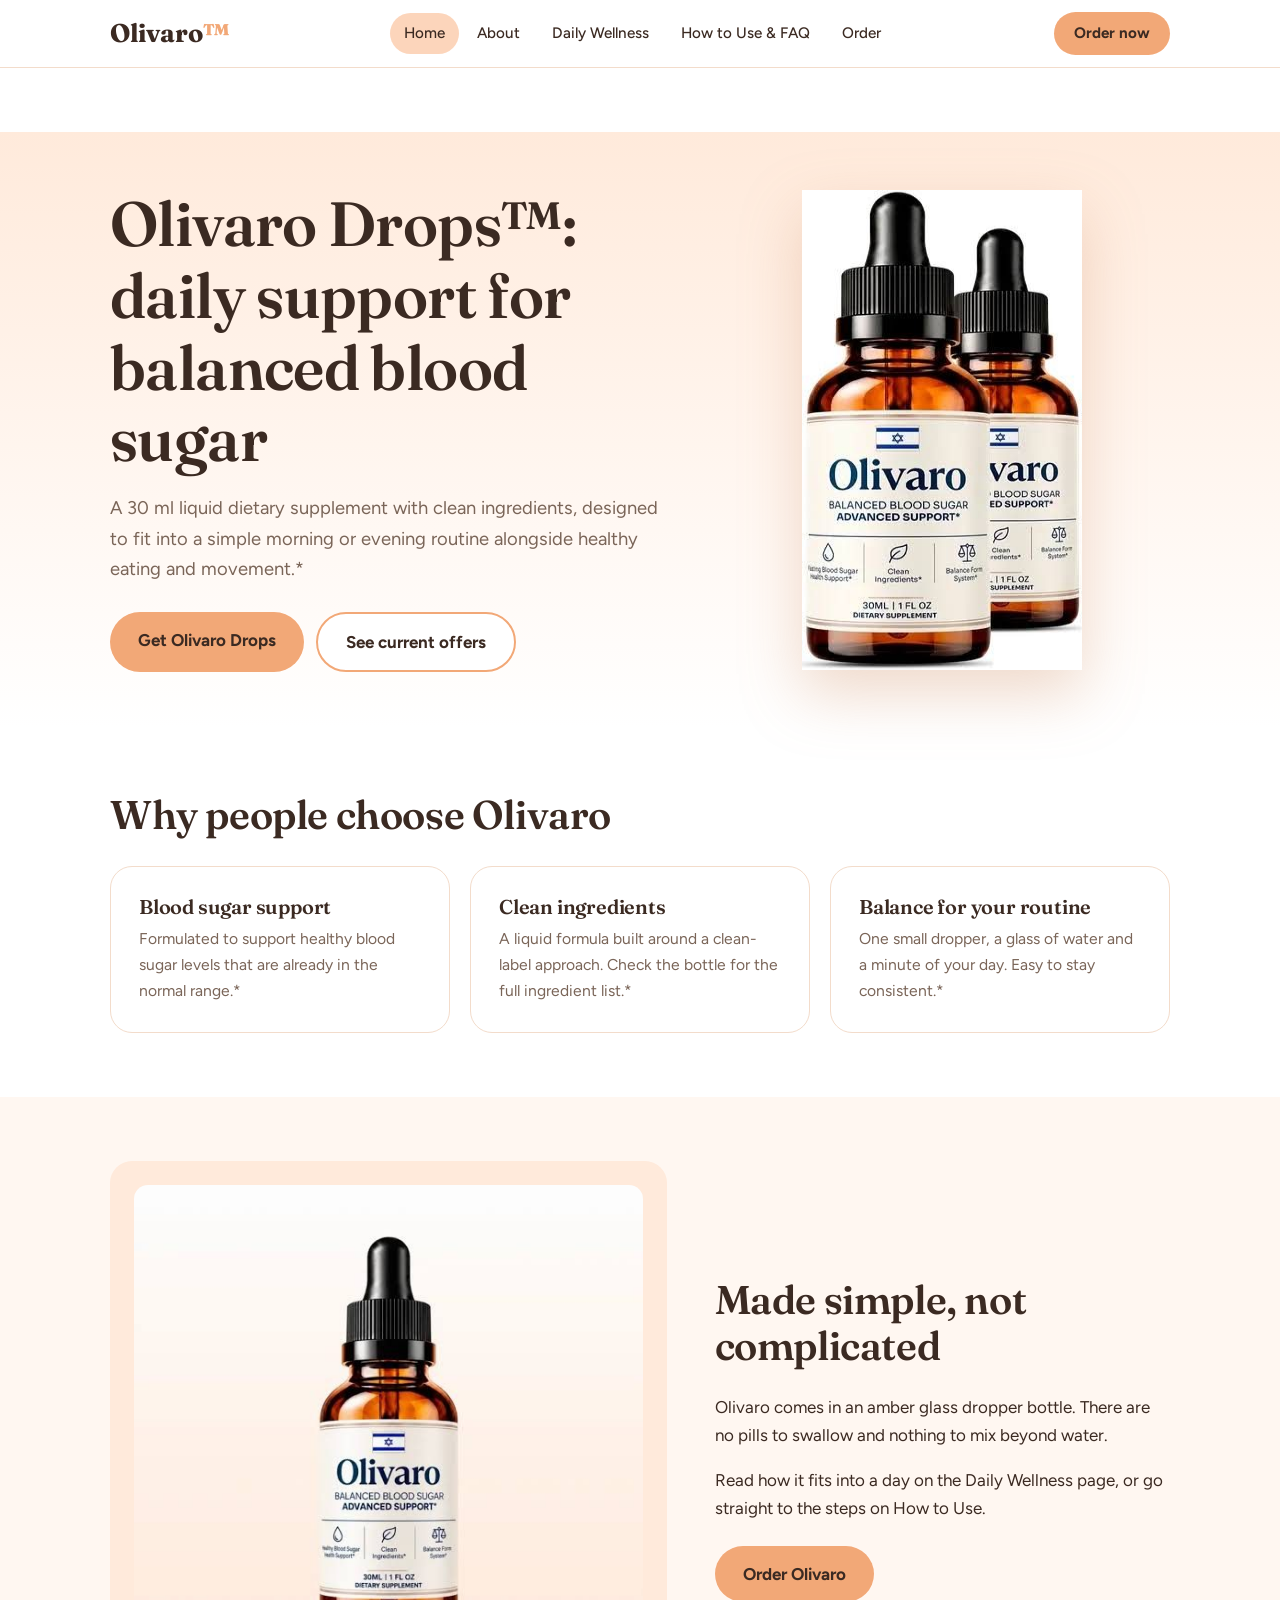
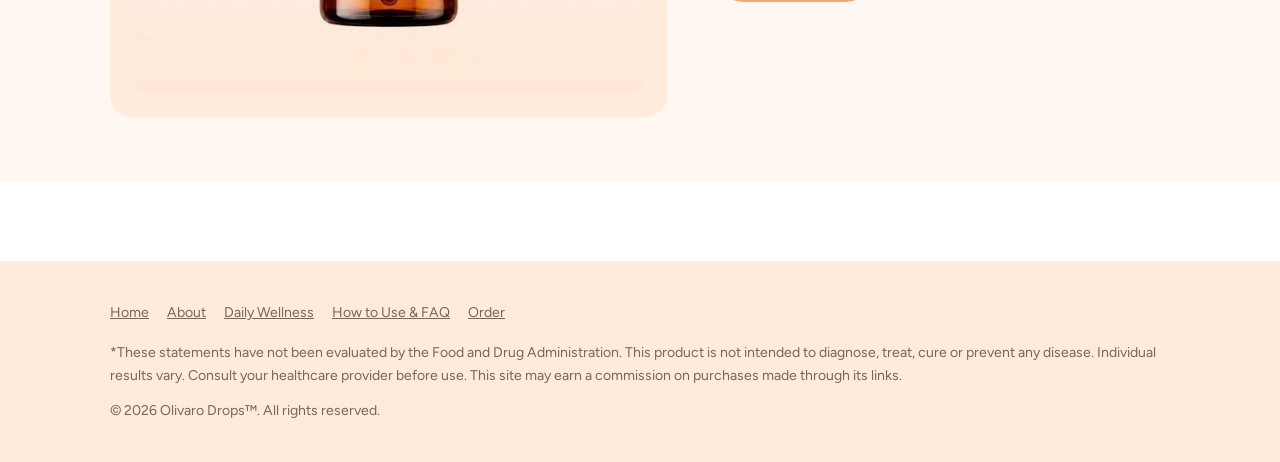
==== index.html @ 411c14cf "Add files via upload" ====
<!DOCTYPE html>
<html lang="en">
<head>
<meta charset="utf-8">
<meta name="viewport" content="width=device-width, initial-scale=1">
<title>Olivaro Drops™ | Official Website – Premium Natural Wellness Drops</title>
<meta name="description" content="Olivaro Drops™ – a liquid dietary supplement made to support healthy blood sugar levels already within the normal range, as part of a balanced lifestyle.">
<link rel="preconnect" href="https://fonts.googleapis.com"><link rel="preconnect" href="https://fonts.gstatic.com" crossorigin>
<link href="https://fonts.googleapis.com/css2?family=Fraunces:wght@600;700&family=Figtree:wght@400;500;700&display=swap" rel="stylesheet">
<link rel="stylesheet" href="style.css">
<script>document.documentElement.classList.add('js')</script>
</head>
<body>
<header><div class="bar">
<a class="logo" href="#home">Olivaro<span style="color:var(--peach-400)">™</span></a>
<nav aria-label="Main">
<a href="#home">Home</a><a href="#about">About</a><a href="#wellness">Daily Wellness</a><a href="#use">How to Use &amp; FAQ</a><a href="#order">Order</a>
</nav>
<a class="btn sm" href="https://taptobuynow.com/olivaro-drops/" target="_blank" rel="noopener sponsored">Order now</a>
</div></header>
<main>

<section class="page" id="home">
<div class="hero"><div class="wrap split">
<div>
<h1>Olivaro Drops™: daily support for balanced blood sugar</h1>
<p class="lead">A 30 ml liquid dietary supplement with clean ingredients, designed to fit into a simple morning or evening routine alongside healthy eating and movement.*</p>
<div class="row"><a class="btn" href="https://taptobuynow.com/olivaro-drops/" target="_blank" rel="noopener sponsored">Get Olivaro Drops</a><a class="btn ghost" href="https://taptobuynow.com/olivaro-drops/" target="_blank" rel="noopener sponsored">See current offers</a></div>
</div>
<img src="[data-uri]" alt="Two bottles of Olivaro Drops, 30 ml dietary supplement" width="280" height="538">
</div></div>
<div class="wrap" style="padding-top:64px">
<h2>Why people choose Olivaro</h2>
<div class="grid3">
<div class="card"><h3>Blood sugar support</h3><p>Formulated to support healthy blood sugar levels that are already in the normal range.*</p></div>
<div class="card"><h3>Clean ingredients</h3><p>A liquid formula built around a clean-label approach. Check the bottle for the full ingredient list.*</p></div>
<div class="card"><h3>Balance for your routine</h3><p>One small dropper, a glass of water and a minute of your day. Easy to stay consistent.*</p></div>
</div></div>
<div class="tint" style="margin-top:64px"><div class="wrap split">
<div class="pic"><img src="[data-uri]" alt="Single bottle of Olivaro Drops with dropper" width="554" height="554"></div>
<div><h2>Made simple, not complicated</h2><p>Olivaro comes in an amber glass dropper bottle. There are no pills to swallow and nothing to mix beyond water.</p><p>Read how it fits into a day on the Daily Wellness page, or go straight to the steps on How to Use.</p><div class="row" style="margin-top:24px"><a class="btn" href="https://taptobuynow.com/olivaro-drops/" target="_blank" rel="noopener sponsored">Order Olivaro</a></div></div>
</div></div>
</section>

<section class="page" id="about">
<div class="wrap">
<div class="split"><div>
<h1 style="font-size:clamp(2rem,4.5vw,3.2rem)">About Olivaro Drops™</h1>
<p class="lead">Olivaro is a dietary supplement in drop form, created for adults who want a simple way to support healthy blood sugar as part of a balanced lifestyle.*</p>
<a class="btn" href="https://taptobuynow.com/olivaro-drops/" target="_blank" rel="noopener sponsored">Visit the official store</a></div>
<div class="pic"><img src="[data-uri]" alt="Olivaro Drops bottle label" width="554" height="554"></div></div>
<div class="grid3" style="margin-top:56px">
<div class="card"><h3>Our approach</h3><p>Supplements work best when they are easy to remember. A dropper bottle keeps the routine short and flexible.</p></div>
<div class="card"><h3>Ingredient transparency</h3><p>The full Supplement Facts panel is printed on every bottle. Read it before use, especially if you have allergies.</p></div>
<div class="card"><h3>Made for daily use</h3><p>Each 30 ml (1 fl oz) bottle is intended for regular, ongoing use as directed on the label.</p></div>
</div>
<div class="note">*These statements have not been evaluated by the Food and Drug Administration. This product is not intended to diagnose, treat, cure or prevent any disease.</div>
</div>
</section>

<section class="page" id="wellness">
<div class="wrap">
<h1 style="font-size:clamp(2rem,4.5vw,3.2rem)">Daily wellness with Olivaro</h1>
<p class="lead">A supplement is one small part of a healthy day. Here is how Olivaro can sit alongside habits that matter most.*</p>
<div class="split" style="margin-top:20px">
<div class="pic"><img src="[data-uri]" alt="Olivaro Drops bottle next to a blood glucose meter" width="225" height="225"></div>
<div><h2>Build a steady routine</h2><p>Take your drops at the same time each day so they become automatic. Pair them with something you already do, like your morning glass of water.</p><p>If you monitor your blood sugar, keep doing so as your healthcare provider advises. Olivaro does not replace monitoring, medication or medical care.</p></div>
</div>
<div class="grid3" style="margin-top:48px">
<div class="card"><h3>Eat with balance</h3><p>Build meals around vegetables, protein, fibre and whole foods. Limit sugary drinks and refined snacks.</p></div>
<div class="card"><h3>Move every day</h3><p>A 10 to 15 minute walk after meals is an easy habit to start with.</p></div>
<div class="card"><h3>Sleep and stress</h3><p>Regular sleep and simple stress-relief habits support your overall wellbeing.</p></div>
<div class="card"><h3>Stay hydrated</h3><p>Water is the easiest way to take your drops and a good habit all day.</p></div>
</div>
<div class="center" style="margin-top:44px"><a class="btn" href="https://taptobuynow.com/olivaro-drops/" target="_blank" rel="noopener sponsored">Start your routine</a></div>
<div class="note">*These statements have not been evaluated by the Food and Drug Administration. Individual results vary. Talk to your doctor before starting any supplement.</div>
</div>
</section>

<section class="page" id="use">
<div class="wrap">
<h1 style="font-size:clamp(2rem,4.5vw,3.2rem)">How to use Olivaro</h1>
<p class="lead">Three quick steps. Always follow the serving size printed on your bottle.</p>
<div class="pic"><img src="[data-uri]" alt="Three steps: shake the bottle, add drops to a glass of water, take" width="738" height="405"></div>
<ol class="steps">
<li><b>1</b><div><h3>Shake the bottle</h3><p>Give it a gentle shake before each use.</p></div></li>
<li><b>2</b><div><h3>Add the drops</h3><p>Fill the dropper to the serving size on the label and add it to a glass of water, or take it directly.</p></div></li>
<li><b>3</b><div><h3>Take it daily</h3><p>Use at the same time each day. Do not exceed the recommended serving.</p></div></li>
</ol>
<h2 style="margin-top:64px">Frequently asked questions</h2>
<details><summary>What is Olivaro Drops™?</summary><p>A liquid dietary supplement that supports healthy blood sugar levels already in the normal range, as part of a balanced diet and lifestyle.*</p></details>
<details><summary>Is Olivaro a medicine?</summary><p>No. It is a dietary supplement. It is not intended to diagnose, treat, cure or prevent any disease, and it is not a replacement for prescribed medication.</p></details>
<details><summary>What are the ingredients?</summary><p>The complete list is on the Supplement Facts panel on the bottle and on the official order page. Please read it carefully, especially if you have allergies.</p></details>
<details><summary>Can I take it with my diabetes medication?</summary><p>Speak with your doctor or pharmacist first. Do not change or stop any medication without medical advice.</p></details>
<details><summary>Who should avoid it?</summary><p>If you are pregnant, nursing, under 18, have a medical condition or take medication, consult your healthcare provider before use.</p></details>
<details><summary>How long does a bottle last?</summary><p>Each bottle is 30 ml (1 fl oz). How long it lasts depends on the serving size on the label.</p></details>
<details><summary>How fast will I notice anything?</summary><p>Responses vary from person to person. Consistent daily use alongside healthy habits is the best approach.</p></details>
<details><summary>Where do I order?</summary><p>Use any order button on this site to go to the official checkout, where current pricing and terms are shown.</p></details>
<div class="center" style="margin-top:32px"><a class="btn" href="https://taptobuynow.com/olivaro-drops/" target="_blank" rel="noopener sponsored">Order Olivaro Drops</a></div>
</div>
</section>

<section class="page" id="order">
<div class="wrap">
<div class="center"><h1 style="font-size:clamp(2rem,4.5vw,3.2rem)">Order Olivaro Drops™</h1>
<p class="lead">Choose the supply that suits your routine. Current pricing, shipping and terms are shown on the official checkout page.</p></div>
<div class="plans">
<div class="card plan"><h3>1 bottle</h3><img src="[data-uri]" alt="One bottle of Olivaro Drops" width="554" height="554"><p>Try Olivaro and build your routine.</p><a class="btn" href="https://taptobuynow.com/olivaro-drops/" target="_blank" rel="noopener sponsored">Order 1 bottle</a></div>
<div class="card plan best"><span class="tag">Popular</span><h3>2 bottles</h3><img src="[data-uri]" alt="Two bottles of Olivaro Drops" width="280" height="538"><p>A longer supply for steady daily use.</p><a class="btn" href="https://taptobuynow.com/olivaro-drops/" target="_blank" rel="noopener sponsored">Order 2 bottles</a></div>
<div class="card plan"><h3>6 bottles</h3><img src="[data-uri]" alt="Six bottles of Olivaro Drops" width="554" height="554"><p>The biggest supply for the long term.</p><a class="btn" href="https://taptobuynow.com/olivaro-drops/" target="_blank" rel="noopener sponsored">Order 6 bottles</a></div>
</div>
<div class="note"><b>Before you order:</b> check the official checkout for current price, shipping and refund terms. Talk to your healthcare provider before use if you are pregnant, nursing, have a medical condition or take medication.</div>
</div>
</section>

</main>
<footer><div class="wrap">
<div class="links"><a href="#home">Home</a><a href="#about">About</a><a href="#wellness">Daily Wellness</a><a href="#use">How to Use &amp; FAQ</a><a href="#order">Order</a></div>
<p>*These statements have not been evaluated by the Food and Drug Administration. This product is not intended to diagnose, treat, cure or prevent any disease. Individual results vary. Consult your healthcare provider before use. This site may earn a commission on purchases made through its links.</p>
<p style="margin-top:12px">© 2026 Olivaro Drops™. All rights reserved.</p>
</div></footer>
<script>
(function(){var ids=['home','about','wellness','use','order'];
function go(){var h=(location.hash||'#home').slice(1);if(ids.indexOf(h)<0)h='home';
ids.forEach(function(i){document.getElementById(i).classList.toggle('show',i===h)});
document.querySelectorAll('nav a').forEach(function(a){a.classList.toggle('on',a.getAttribute('href')==='#'+h)});
window.scrollTo(0,0)}
window.addEventListener('hashchange',go);go()})();
</script>
</body>
</html>
---- style.css ----
:root{--white:#fff;--peach-50:#fff7f1;--peach-100:#ffeadb;--peach-200:#fcd5bb;--peach-400:#f2a877;--ink:#3b2a22;--muted:#7a6558;--olive:#5b6b3f;--line:#f3dccb;--r:22px}
@media(prefers-color-scheme:dark){:root{color-scheme:light}}
*{box-sizing:border-box;margin:0}
html{scroll-behavior:smooth;scroll-padding-top:90px}
body{font:17px/1.65 "Figtree",system-ui,sans-serif;color:var(--ink);background:var(--white)}
h1,h2,h3{font-family:"Fraunces",Georgia,serif;font-weight:600;line-height:1.15;letter-spacing:-.01em}
h1{font-size:clamp(2.3rem,5.5vw,3.9rem)}h2{font-size:clamp(1.7rem,3.5vw,2.5rem);margin-bottom:.6em}h3{font-size:1.25rem;margin-bottom:.4em}
p+p{margin-top:1em}img{max-width:100%;height:auto;display:block}
a{color:inherit}:focus-visible{outline:3px solid var(--olive);outline-offset:3px}
header{position:sticky;top:0;z-index:10;background:rgba(255,255,255,.94);backdrop-filter:blur(8px);border-bottom:1px solid var(--line)}
.bar{max-width:1100px;margin:auto;padding:12px 20px;display:flex;align-items:center;justify-content:space-between;gap:16px;flex-wrap:wrap}
.logo{font-family:"Fraunces",serif;font-size:1.6rem;font-weight:700;text-decoration:none}
nav{display:flex;gap:4px;flex-wrap:wrap}
nav a{text-decoration:none;padding:8px 14px;border-radius:99px;font-weight:500;font-size:.95rem}
nav a:hover{background:var(--peach-100)}nav a.on{background:var(--peach-200)}
.btn{display:inline-block;background:var(--peach-400);color:var(--ink);font-weight:700;text-decoration:none;padding:14px 28px;border-radius:99px;transition:background .2s,transform .2s}
.btn:hover{background:#ee9760;transform:translateY(-2px)}
.btn.sm{padding:9px 20px;font-size:.95rem}
.btn.ghost{background:var(--white);border:2px solid var(--peach-400)}
.wrap{max-width:1100px;margin:auto;padding:0 20px}
.page{padding:64px 0 80px}
.js .page{display:none}.js .page.show{display:block}
.hero{background:linear-gradient(180deg,var(--peach-100),var(--white));padding:56px 0}
.split{display:grid;grid-template-columns:1.1fr .9fr;gap:48px;align-items:center}
.lead{font-size:1.15rem;color:var(--muted);margin:18px 0 28px;max-width:34em}
.row{display:flex;gap:12px;flex-wrap:wrap}
.hero img{margin:auto;max-height:480px;filter:drop-shadow(0 24px 30px rgba(190,110,60,.25))}
.tint{background:var(--peach-50);padding:64px 0}
.grid3{display:grid;grid-template-columns:repeat(auto-fit,minmax(240px,1fr));gap:20px;margin-top:28px}
.card{background:var(--white);border:1px solid var(--line);border-radius:var(--r);padding:28px}
.tint .card{background:var(--white)}
.card p{color:var(--muted);font-size:.98rem}
.pic{border-radius:var(--r);background:var(--peach-100);padding:24px}
.pic img{margin:auto;border-radius:14px}
.steps{list-style:none;padding:0;display:grid;gap:14px;margin-top:20px}
.steps li{display:flex;gap:16px;align-items:flex-start;background:var(--peach-50);border-radius:var(--r);padding:18px 22px}
.steps b{flex:none;width:36px;height:36px;border-radius:50%;background:var(--peach-400);display:grid;place-items:center}
details{border:1px solid var(--line);border-radius:16px;padding:16px 22px;margin-bottom:12px;background:var(--white)}
summary{cursor:pointer;font-weight:700}details p{margin-top:10px;color:var(--muted)}
.plans{display:grid;grid-template-columns:repeat(auto-fit,minmax(260px,1fr));gap:22px;margin-top:30px}
.plan{text-align:center;display:flex;flex-direction:column;gap:12px}
.plan.best{border:2px solid var(--peach-400);background:var(--peach-50)}
.plan img{height:200px;object-fit:contain;margin:auto}
.tag{align-self:center;background:var(--peach-200);border-radius:99px;padding:3px 14px;font-size:.85rem;font-weight:700}
.note{background:var(--peach-100);border-radius:var(--r);padding:22px 26px;font-size:.95rem;color:var(--muted);margin-top:36px}
.center{text-align:center}.center .lead{margin-inline:auto}
footer{background:var(--peach-100);padding:40px 0;font-size:.88rem;color:var(--muted)}
footer .links{display:flex;gap:18px;flex-wrap:wrap;margin-bottom:16px}
@media(max-width:800px){.split{grid-template-columns:1fr}.hero img{max-height:340px}.bar{justify-content:center}.page{padding:44px 0 60px}}
@media(prefers-reduced-motion:reduce){*{transition:none!important;scroll-behavior:auto!important}}
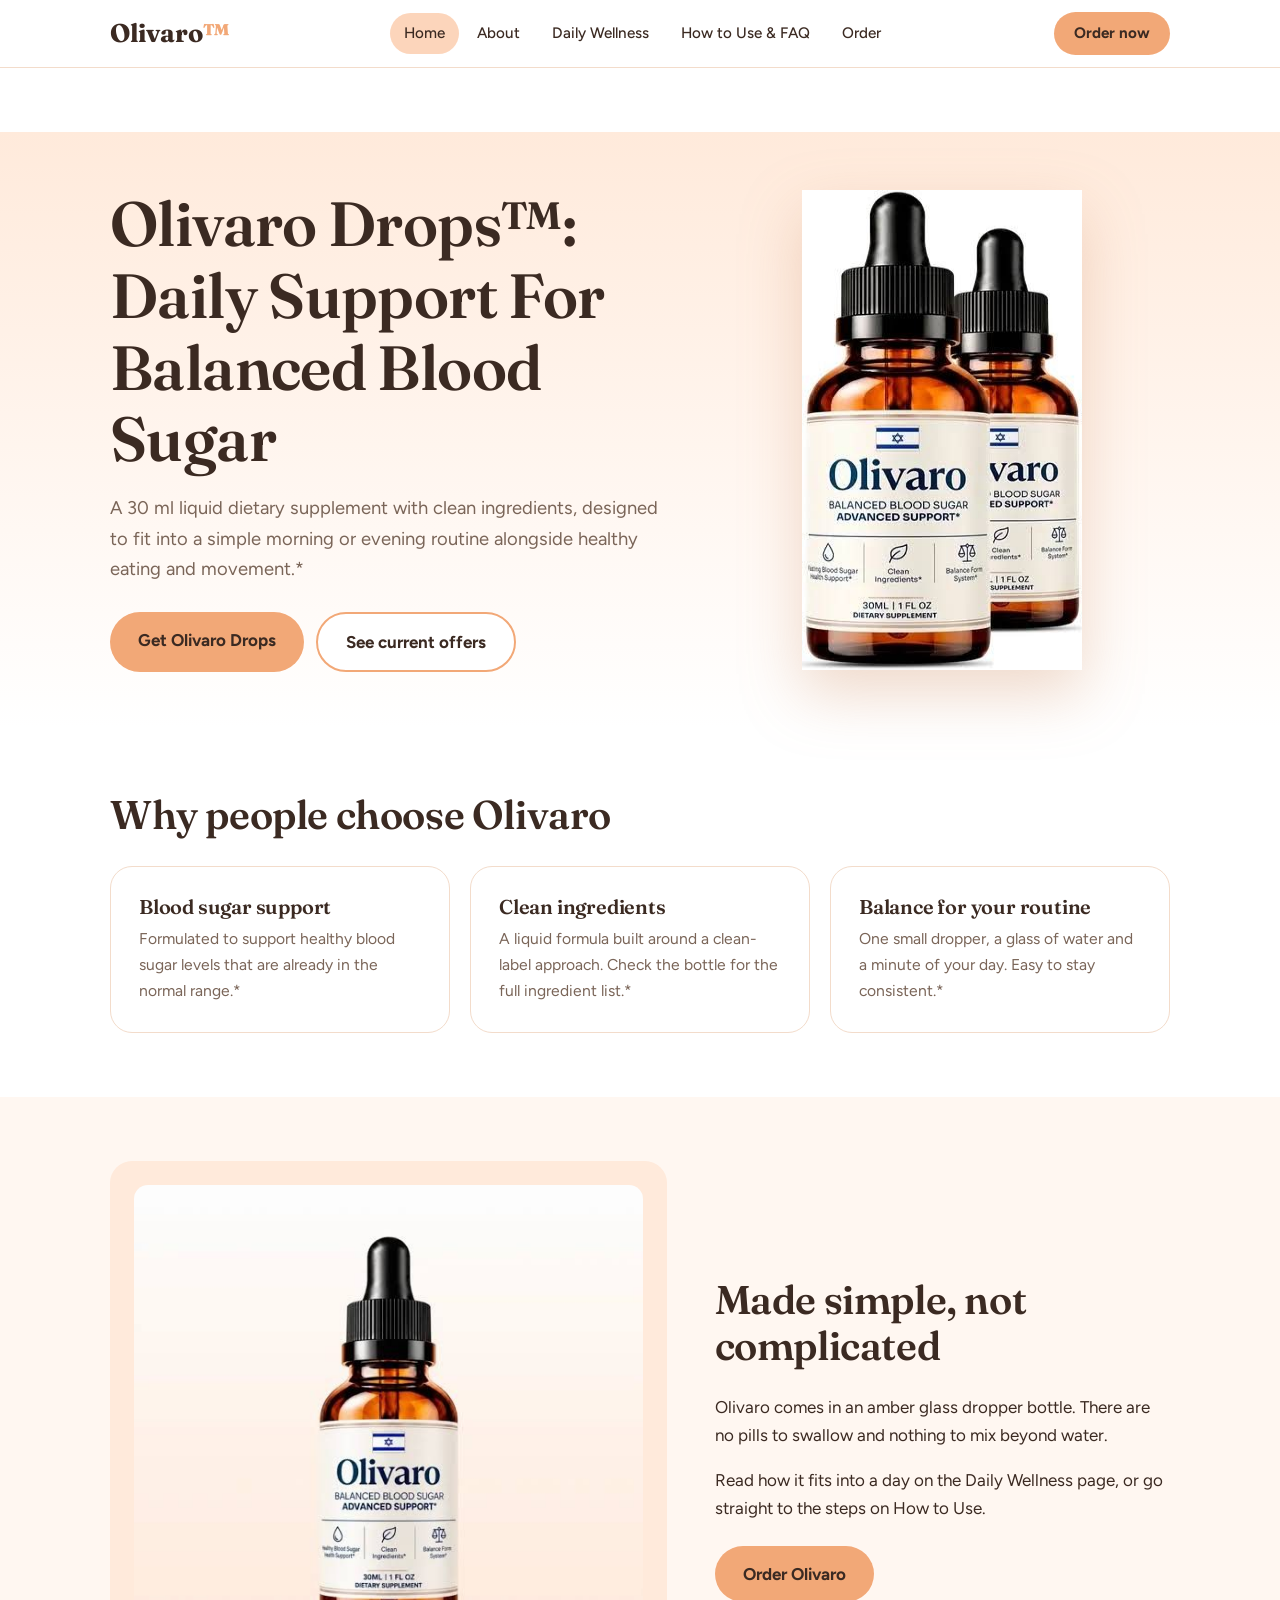
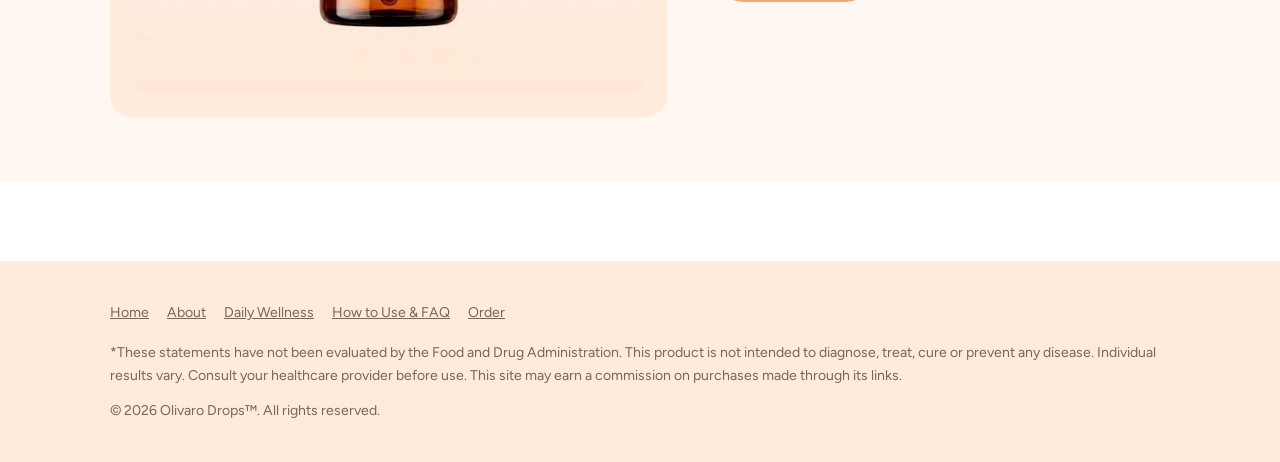
==== commit 0984391b: "Add files via upload" ====
--- a/index.html
+++ b/index.html
@@ -23,7 +23,7 @@
 <section class="page" id="home">
 <div class="hero"><div class="wrap split">
 <div>
-<h1>Olivaro Drops™: daily support for balanced blood sugar</h1>
+<h1>Olivaro Drops™: Daily Support For Balanced Blood Sugar</h1>
 <p class="lead">A 30 ml liquid dietary supplement with clean ingredients, designed to fit into a simple morning or evening routine alongside healthy eating and movement.*</p>
 <div class="row"><a class="btn" href="https://taptobuynow.com/olivaro-drops/" target="_blank" rel="noopener sponsored">Get Olivaro Drops</a><a class="btn ghost" href="https://taptobuynow.com/olivaro-drops/" target="_blank" rel="noopener sponsored">See current offers</a></div>
 </div>
